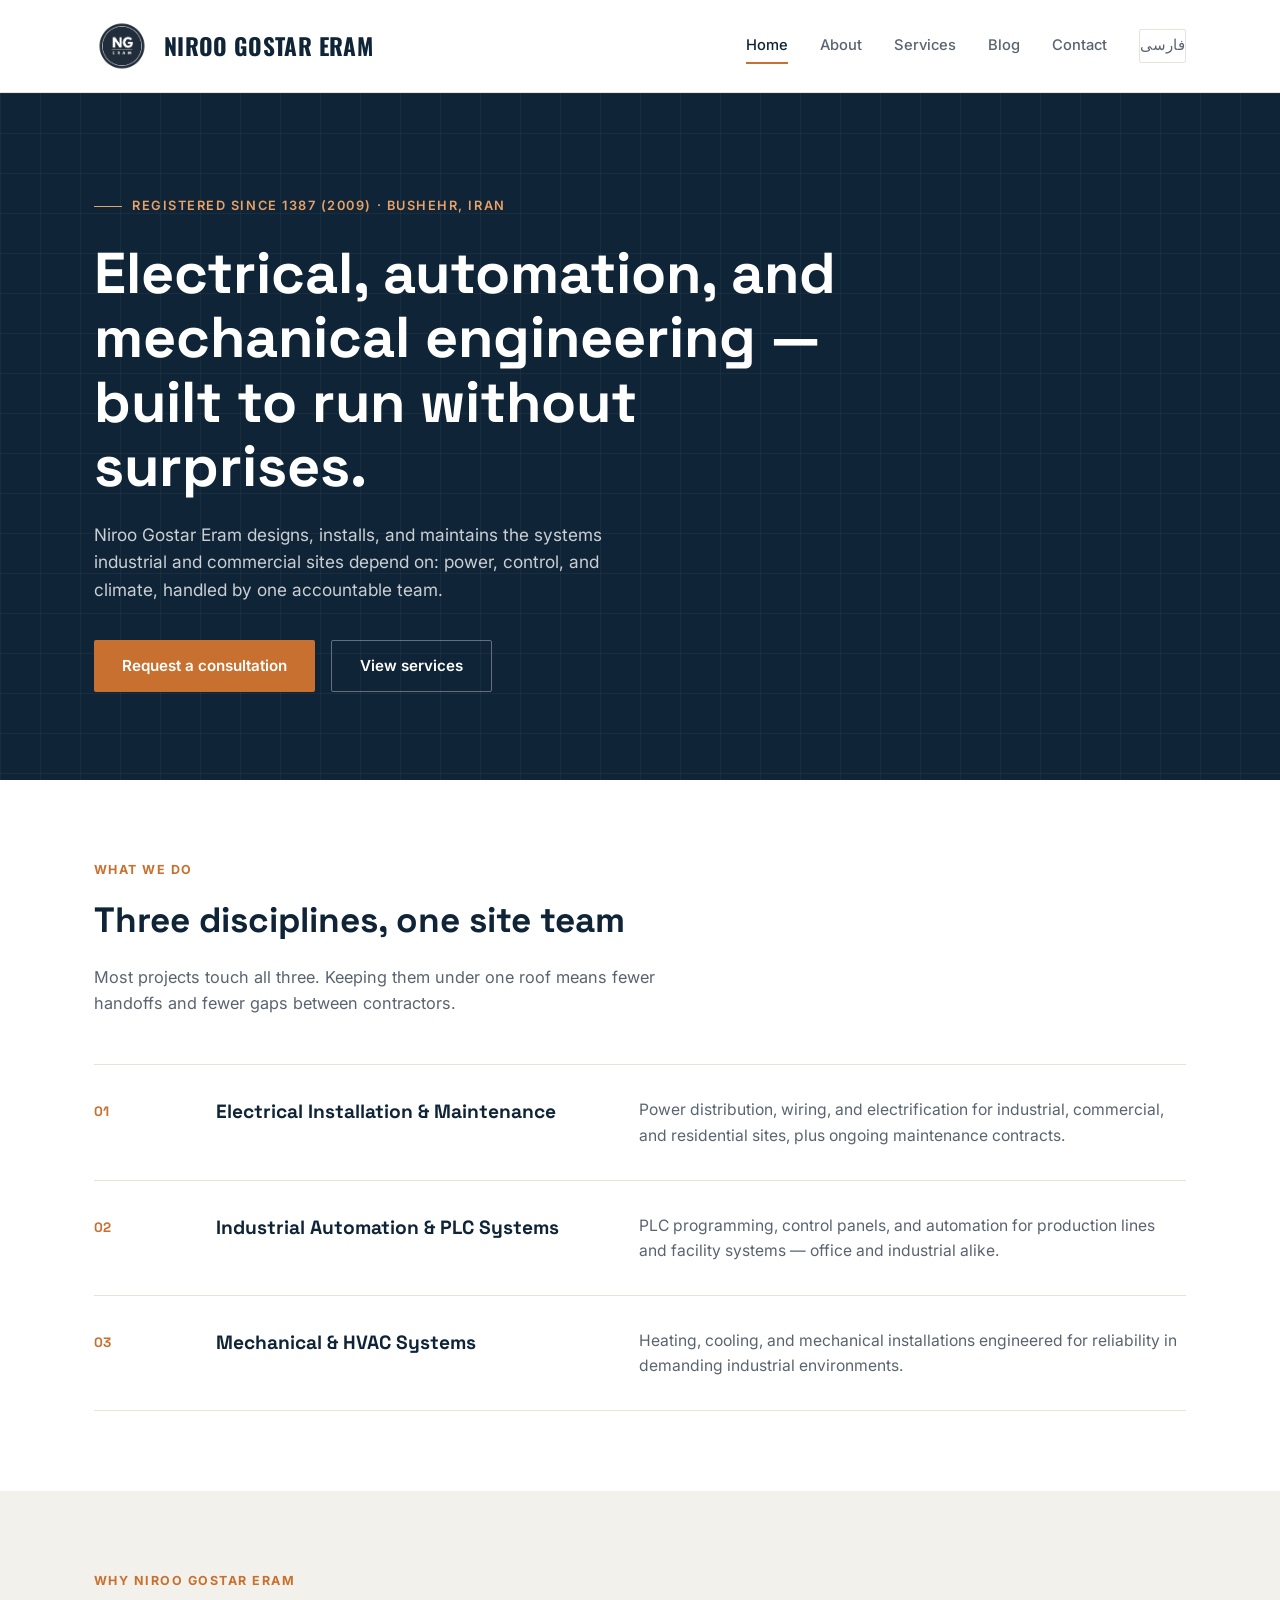
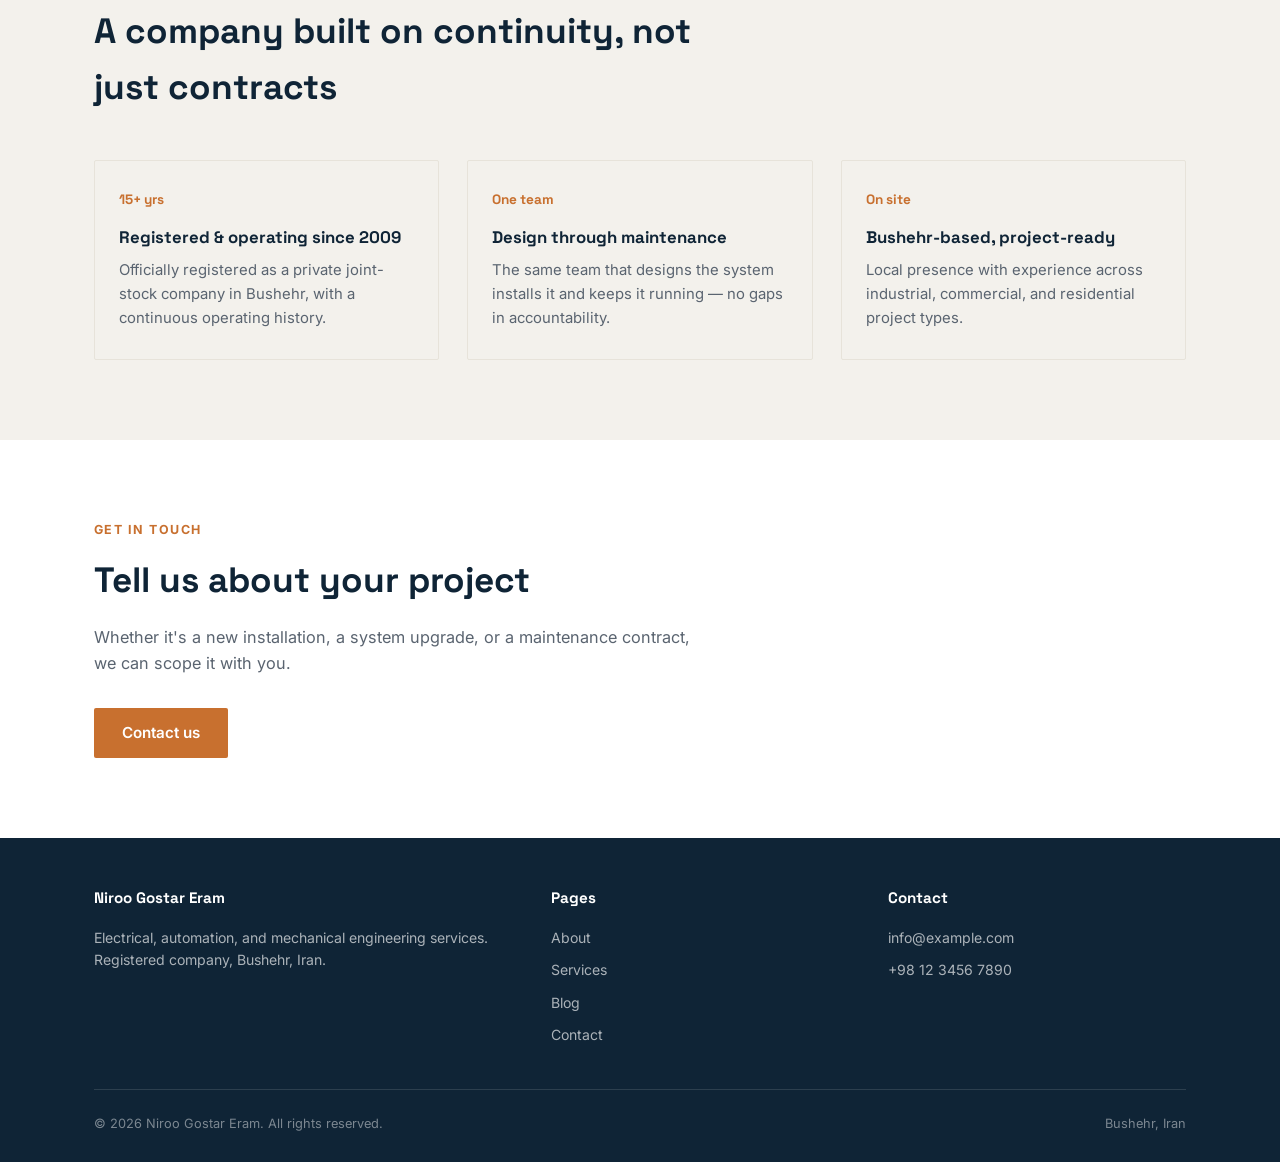
==== en/index.html @ d0b57a56 "first commit" ====
<!DOCTYPE html>
<html lang="en">
<head>
<meta charset="UTF-8">
<meta name="viewport" content="width=device-width, initial-scale=1.0">
<title>Niroo Gostar Eram | Industrial Electrical, Automation &amp; Mechanical Services</title>
<meta name="description" content="Niroo Gostar Eram delivers electrical installation, industrial automation (PLC), and mechanical &amp; HVAC engineering services. Registered company based in Bushehr, Iran, since 2009.">
<link rel="alternate" hreflang="fa" href="/fa/">
<link rel="icon" href="/images/favicon.png">
<link href="https://fonts.googleapis.com/css2?family=Space+Grotesk:wght@500;700&family=Inter:wght@400;500;600&family=Oswald:wght@600;700&display=swap" rel="stylesheet">
<link rel="stylesheet" href="../css/style.css">
</head>
<body>

<header class="site-header">
  <div class="nav-row">
    <a href="index.html" class="logo-mark">
      <img src="../images/logo.png" alt="Niroo Gostar Eram logo">
      Niroo Gostar Eram
    </a>
    <nav class="main-nav">
      <a href="index.html" class="active">Home</a>
      <a href="about.html">About</a>
      <a href="services.html">Services</a>
      <a href="blog.html">Blog</a>
      <a href="contact.html">Contact</a>
      <a href="../fa/index.html" class="lang-toggle">فارسی</a>
    </nav>
    <button class="nav-toggle-btn" aria-label="Toggle menu"><span></span><span></span><span></span></button>
  </div>
</header>

<section class="hero blueprint-bg">
  <div class="container">
    <span class="hero-eyebrow">Registered since 1387 (2009) · Bushehr, Iran</span>
    <h1>Electrical, automation, and mechanical engineering &mdash; built to run without surprises.</h1>
    <p class="lead">Niroo Gostar Eram designs, installs, and maintains the systems industrial and commercial sites depend on: power, control, and climate, handled by one accountable team.</p>
    <div class="btn-row">
      <a href="contact.html" class="btn btn-primary">Request a consultation</a>
      <a href="services.html" class="btn btn-outline">View services</a>
    </div>
  </div>
</section>

<section class="section">
  <div class="container">
    <span class="section-label">What we do</span>
    <h2 class="section-title">Three disciplines, one site team</h2>
    <p class="section-intro">Most projects touch all three. Keeping them under one roof means fewer handoffs and fewer gaps between contractors.</p>

    <div class="spec-list">
      <div class="spec-row">
        <span class="spec-index">01</span>
        <span class="spec-name">Electrical Installation &amp; Maintenance</span>
        <span class="spec-desc">Power distribution, wiring, and electrification for industrial, commercial, and residential sites, plus ongoing maintenance contracts.</span>
      </div>
      <div class="spec-row">
        <span class="spec-index">02</span>
        <span class="spec-name">Industrial Automation &amp; PLC Systems</span>
        <span class="spec-desc">PLC programming, control panels, and automation for production lines and facility systems &mdash; office and industrial alike.</span>
      </div>
      <div class="spec-row">
        <span class="spec-index">03</span>
        <span class="spec-name">Mechanical &amp; HVAC Systems</span>
        <span class="spec-desc">Heating, cooling, and mechanical installations engineered for reliability in demanding industrial environments.</span>
      </div>
    </div>
  </div>
</section>

<section class="section section-alt">
  <div class="container">
    <span class="section-label">Why Niroo Gostar Eram</span>
    <h2 class="section-title">A company built on continuity, not just contracts</h2>
    <div class="grid-3">
      <div class="value-card">
        <div class="num">15+ yrs</div>
        <h3>Registered &amp; operating since 2009</h3>
        <p>Officially registered as a private joint-stock company in Bushehr, with a continuous operating history.</p>
      </div>
      <div class="value-card">
        <div class="num">One team</div>
        <h3>Design through maintenance</h3>
        <p>The same team that designs the system installs it and keeps it running &mdash; no gaps in accountability.</p>
      </div>
      <div class="value-card">
        <div class="num">On site</div>
        <h3>Bushehr-based, project-ready</h3>
        <p>Local presence with experience across industrial, commercial, and residential project types.</p>
      </div>
    </div>
  </div>
</section>

<section class="section">
  <div class="container">
    <span class="section-label">Get in touch</span>
    <h2 class="section-title">Tell us about your project</h2>
    <p class="section-intro" style="margin-bottom: 32px;">Whether it's a new installation, a system upgrade, or a maintenance contract, we can scope it with you.</p>
    <a href="contact.html" class="btn btn-primary">Contact us</a>
  </div>
</section>

<footer class="site-footer">
  <div class="container">
    <div class="footer-grid">
      <div>
        <h4>Niroo Gostar Eram</h4>
        <p>Electrical, automation, and mechanical engineering services. Registered company, Bushehr, Iran.</p>
      </div>
      <div>
        <h4>Pages</h4>
        <a href="about.html">About</a>
        <a href="services.html">Services</a>
        <a href="blog.html">Blog</a>
        <a href="contact.html">Contact</a>
      </div>
      <div>
        <h4>Contact</h4>
        <a href="mailto:info@example.com">info@example.com</a>
        <a href="tel:+981234567890">+98 12 3456 7890</a>
      </div>
    </div>
    <div class="footer-bottom">
      <span>&copy; 2026 Niroo Gostar Eram. All rights reserved.</span>
      <span>Bushehr, Iran</span>
    </div>
  </div>
</footer>

<script src="../js/main.js"></script>
</body>
</html>
---- css/style.css ----
/* ============================================
   Niroo Gostar Eram — Design Tokens
   Palette: steel blue, copper/amber (wiring), concrete gray, off-white
   Typography: Space Grotesk (display) + Inter (body) for EN
               Vazirmatn (display + body) for FA
   Signature: single-line schematic diagram motif (blueprint grid + circuit nodes)
   ============================================ */

:root {
  --steel-900: #0f2436;
  --steel-700: #1d3d57;
  --steel-500: #3a6280;
  --copper: #c8702f;
  --copper-light: #e8a166;
  --concrete-100: #f3f1ec;
  --concrete-200: #e7e3da;
  --ink: #1a1f24;
  --ink-soft: #5a6470;
  --white: #ffffff;

  --font-display: 'Space Grotesk', sans-serif;
  --font-body: 'Inter', sans-serif;
  --font-fa: 'Vazirmatn', sans-serif;
  --font-brand-en: 'Oswald', sans-serif;
  --font-brand-fa: 'Reem Kufi', sans-serif;

  --max-width: 1140px;
  --radius: 2px;
}

* { box-sizing: border-box; margin: 0; padding: 0; }

html { scroll-behavior: smooth; }

body {
  font-family: var(--font-body);
  color: var(--ink);
  background: var(--white);
  line-height: 1.6;
  -webkit-font-smoothing: antialiased;
}

html[lang="fa"] body,
html[lang="fa"] * {
  font-family: var(--font-fa);
}

img { max-width: 100%; display: block; }
a { color: inherit; text-decoration: none; }

.container {
  max-width: var(--max-width);
  margin: 0 auto;
  padding: 0 24px;
}

/* ---------- Blueprint grid background (signature motif) ---------- */
.blueprint-bg {
  background-color: var(--steel-900);
  background-image:
    linear-gradient(rgba(255,255,255,0.045) 1px, transparent 1px),
    linear-gradient(90deg, rgba(255,255,255,0.045) 1px, transparent 1px);
  background-size: 40px 40px;
  position: relative;
}

/* ---------- Header / Nav ---------- */
header.site-header {
  position: sticky;
  top: 0;
  z-index: 100;
  background: var(--white);
  border-bottom: 1px solid var(--concrete-200);
}

.nav-row {
  display: flex;
  align-items: center;
  justify-content: space-between;
  padding: 18px 24px;
  max-width: var(--max-width);
  margin: 0 auto;
}

.logo-mark {
  display: flex;
  align-items: center;
  gap: 14px;
  font-family: var(--font-brand-en);
  font-weight: 700;
  font-size: 1.45rem;
  letter-spacing: 0.015em;
  text-transform: uppercase;
  color: var(--steel-900);
}
html[lang="fa"] .logo-mark {
  font-family: var(--font-brand-fa);
  font-size: 1.4rem;
  font-weight: 600;
  text-transform: none;
  letter-spacing: 0;
}

.logo-mark img { height: 56px; width: auto; }
@media (max-width: 480px) {
  .logo-mark img { height: 44px; }
  .logo-mark { font-size: 1.15rem; }
  html[lang="fa"] .logo-mark { font-size: 1.1rem; }
}

nav.main-nav { display: flex; align-items: center; gap: 32px; }

nav.main-nav a {
  font-size: 0.92rem;
  font-weight: 500;
  color: var(--ink-soft);
  position: relative;
  padding: 4px 0;
  transition: color 0.2s ease;
}
nav.main-nav a:hover, nav.main-nav a.active { color: var(--steel-900); }
nav.main-nav a.active::after {
  content: '';
  position: absolute;
  bottom: -2px; left: 0; right: 0;
  height: 2px;
  background: var(--copper);
}

.lang-toggle {
  display: inline-flex;
  align-items: center;
  gap: 6px;
  font-size: 0.85rem;
  font-weight: 600;
  border: 1px solid var(--concrete-200);
  padding: 6px 14px;
  border-radius: var(--radius);
  color: var(--steel-700);
  transition: border-color 0.2s ease, color 0.2s ease;
}
.lang-toggle:hover { border-color: var(--copper); color: var(--copper); }

.nav-toggle-btn {
  display: none;
  flex-direction: column;
  gap: 5px;
  background: none;
  border: none;
  cursor: pointer;
  padding: 6px;
}
.nav-toggle-btn span { width: 22px; height: 2px; background: var(--steel-900); }

/* ---------- Hero ---------- */
.hero {
  color: var(--white);
  padding: 96px 0 88px;
  overflow: hidden;
}

.hero-eyebrow {
  display: inline-flex;
  align-items: center;
  gap: 10px;
  font-size: 0.8rem;
  letter-spacing: 0.12em;
  text-transform: uppercase;
  color: var(--copper-light);
  font-weight: 600;
  margin-bottom: 24px;
}
.hero-eyebrow::before {
  content: '';
  width: 28px; height: 1px;
  background: var(--copper-light);
}

.hero h1 {
  font-family: var(--font-display);
  font-size: clamp(2.1rem, 4.5vw, 3.6rem);
  font-weight: 700;
  line-height: 1.12;
  max-width: 760px;
  margin-bottom: 22px;
}
html[lang="fa"] .hero h1 { font-family: var(--font-fa); line-height: 1.5; }

.hero p.lead {
  font-size: 1.08rem;
  color: rgba(255,255,255,0.78);
  max-width: 560px;
  margin-bottom: 36px;
}

.btn {
  display: inline-flex;
  align-items: center;
  gap: 10px;
  font-weight: 600;
  font-size: 0.95rem;
  padding: 13px 28px;
  border-radius: var(--radius);
  transition: transform 0.15s ease, background 0.2s ease;
}
.btn-primary {
  background: var(--copper);
  color: var(--white);
}
.btn-primary:hover { background: var(--copper-light); transform: translateY(-1px); }
.btn-outline {
  border: 1px solid rgba(255,255,255,0.35);
  color: var(--white);
}
.btn-outline:hover { border-color: var(--copper-light); color: var(--copper-light); }
.btn-row { display: flex; gap: 16px; flex-wrap: wrap; }

/* ---------- Schematic line decoration ---------- */
.schematic-line {
  position: absolute;
  inset: 0;
  pointer-events: none;
  opacity: 0.9;
}

/* ---------- Section headings ---------- */
.section { padding: 80px 0; }
.section-tight { padding: 56px 0; }
.section-alt { background: var(--concrete-100); }

.section-label {
  font-size: 0.78rem;
  letter-spacing: 0.12em;
  text-transform: uppercase;
  color: var(--copper);
  font-weight: 700;
  margin-bottom: 12px;
  display: block;
}

.section-title {
  font-family: var(--font-display);
  font-size: clamp(1.6rem, 3vw, 2.2rem);
  font-weight: 700;
  color: var(--steel-900);
  margin-bottom: 16px;
  max-width: 640px;
}
html[lang="fa"] .section-title { font-family: var(--font-fa); }

.section-intro {
  color: var(--ink-soft);
  max-width: 600px;
  font-size: 1.02rem;
}

/* ---------- Service spec rows (signature device: technical spec-sheet style) ---------- */
.spec-list { margin-top: 48px; border-top: 1px solid var(--concrete-200); }

.spec-row {
  display: grid;
  grid-template-columns: 90px 1fr 1.4fr;
  gap: 32px;
  padding: 32px 0;
  border-bottom: 1px solid var(--concrete-200);
  align-items: start;
}

.spec-index {
  font-family: var(--font-display);
  font-size: 0.85rem;
  color: var(--copper);
  font-weight: 700;
  padding-top: 4px;
}

.spec-name {
  font-family: var(--font-display);
  font-size: 1.2rem;
  font-weight: 700;
  color: var(--steel-900);
}
html[lang="fa"] .spec-name { font-family: var(--font-fa); }

.spec-desc { color: var(--ink-soft); font-size: 0.98rem; }
.spec-desc ul { margin-top: 10px; padding-inline-start: 18px; }
.spec-desc li { margin-bottom: 4px; }

/* ---------- Cards ---------- */
.grid-3 {
  display: grid;
  grid-template-columns: repeat(3, 1fr);
  gap: 28px;
  margin-top: 44px;
}

.value-card {
  border: 1px solid var(--concrete-200);
  padding: 28px 24px;
  border-radius: var(--radius);
}
.value-card .num {
  font-family: var(--font-display);
  color: var(--copper);
  font-weight: 700;
  font-size: 0.85rem;
  margin-bottom: 14px;
}
.value-card h3 {
  font-family: var(--font-display);
  font-size: 1.05rem;
  color: var(--steel-900);
  margin-bottom: 8px;
}
html[lang="fa"] .value-card h3 { font-family: var(--font-fa); }
.value-card p { color: var(--ink-soft); font-size: 0.93rem; }

/* ---------- About / timeline ---------- */
.about-grid {
  display: grid;
  grid-template-columns: 1fr 1fr;
  gap: 56px;
  align-items: start;
}

.fact-strip {
  display: flex;
  flex-wrap: wrap;
  gap: 32px;
  margin-top: 36px;
  padding-top: 28px;
  border-top: 1px solid var(--concrete-200);
}
.fact-strip div { min-width: 140px; }
.fact-num {
  font-family: var(--font-display);
  font-size: 1.7rem;
  font-weight: 700;
  color: var(--steel-900);
  display: block;
}
.fact-label { font-size: 0.85rem; color: var(--ink-soft); }

/* ---------- Contact ---------- */
.contact-grid {
  display: grid;
  grid-template-columns: 1fr 1.2fr;
  gap: 56px;
}

.contact-info-item {
  display: flex;
  gap: 16px;
  margin-bottom: 28px;
  align-items: flex-start;
}
.contact-info-item .ico {
  width: 38px; height: 38px;
  flex-shrink: 0;
  border-radius: 50%;
  background: var(--steel-900);
  color: var(--copper-light);
  display: flex; align-items: center; justify-content: center;
  font-size: 1rem;
}
.contact-info-item h4 {
  font-family: var(--font-display);
  font-size: 0.95rem;
  color: var(--steel-900);
  margin-bottom: 4px;
}
html[lang="fa"] .contact-info-item h4 { font-family: var(--font-fa); }
.contact-info-item p, .contact-info-item a { color: var(--ink-soft); font-size: 0.93rem; }

form.contact-form { display: flex; flex-direction: column; gap: 18px; }
.form-row { display: grid; grid-template-columns: 1fr 1fr; gap: 18px; }
label {
  font-size: 0.82rem;
  font-weight: 600;
  color: var(--steel-700);
  margin-bottom: 6px;
  display: block;
}
input, textarea, select {
  width: 100%;
  border: 1px solid var(--concrete-200);
  padding: 12px 14px;
  font-family: inherit;
  font-size: 0.95rem;
  border-radius: var(--radius);
  background: var(--concrete-100);
  color: var(--ink);
}
html[lang="fa"] input, html[lang="fa"] textarea, html[lang="fa"] select { font-family: var(--font-fa); }
input:focus, textarea:focus, select:focus {
  outline: 2px solid var(--copper);
  outline-offset: 1px;
  background: var(--white);
}
textarea { resize: vertical; min-height: 130px; }

/* ---------- Footer ---------- */
footer.site-footer {
  background: var(--steel-900);
  color: rgba(255,255,255,0.7);
  padding: 48px 0 28px;
}
.footer-grid {
  display: grid;
  grid-template-columns: 1.4fr 1fr 1fr;
  gap: 40px;
  padding-bottom: 32px;
  border-bottom: 1px solid rgba(255,255,255,0.12);
}
.footer-grid h4 {
  font-family: var(--font-display);
  color: var(--white);
  font-size: 0.95rem;
  margin-bottom: 16px;
}
html[lang="fa"] .footer-grid h4 { font-family: var(--font-fa); }
.footer-grid a, .footer-grid p { font-size: 0.88rem; display: block; margin-bottom: 10px; color: rgba(255,255,255,0.65); }
.footer-grid a:hover { color: var(--copper-light); }
.footer-bottom {
  display: flex;
  justify-content: space-between;
  flex-wrap: wrap;
  gap: 12px;
  padding-top: 24px;
  font-size: 0.8rem;
  color: rgba(255,255,255,0.45);
}

/* ---------- Blog ---------- */
.post-card {
  display: block;
  border: 1px solid var(--concrete-200);
  padding: 24px;
  border-radius: var(--radius);
  margin-bottom: 20px;
  transition: border-color 0.2s ease;
}
.post-card:hover { border-color: var(--copper); }
.post-date { font-size: 0.78rem; color: var(--copper); font-weight: 700; letter-spacing: 0.05em; text-transform: uppercase; }
.post-card h3 { font-family: var(--font-display); font-size: 1.2rem; color: var(--steel-900); margin: 10px 0 8px; }
html[lang="fa"] .post-card h3 { font-family: var(--font-fa); }
.post-card p { color: var(--ink-soft); font-size: 0.95rem; }

.post-body { max-width: 720px; }
.post-body h1 { font-family: var(--font-display); font-size: 2rem; color: var(--steel-900); margin-bottom: 12px; }
html[lang="fa"] .post-body h1 { font-family: var(--font-fa); }
.post-body p { margin-bottom: 18px; color: var(--ink); }

/* ---------- RTL adjustments ---------- */
html[lang="fa"] { direction: rtl; }
html[lang="fa"] .hero-eyebrow::before { order: 2; }
html[lang="fa"] .spec-row { grid-template-columns: 1.4fr 1fr 90px; }
html[lang="fa"] .spec-row > .spec-index { order: 3; text-align: left; }
html[lang="fa"] .spec-row > .spec-name { order: 2; }
html[lang="fa"] .spec-row > .spec-desc { order: 1; }
html[lang="fa"] nav.main-nav a.active::after { left: auto; right: 0; }

/* ---------- Responsive ---------- */
@media (max-width: 860px) {
  .about-grid, .contact-grid, .footer-grid { grid-template-columns: 1fr; }
  .grid-3 { grid-template-columns: 1fr; }
  .form-row { grid-template-columns: 1fr; }
  .spec-row, html[lang="fa"] .spec-row { grid-template-columns: 1fr; gap: 8px; }
  nav.main-nav { display: none; }
  nav.main-nav.open {
    display: flex;
    flex-direction: column;
    position: absolute;
    top: 100%; left: 0; right: 0;
    background: var(--white);
    padding: 20px 24px;
    border-bottom: 1px solid var(--concrete-200);
    gap: 18px;
  }
  .nav-toggle-btn { display: flex; }
}

@media (prefers-reduced-motion: reduce) {
  * { transition: none !important; scroll-behavior: auto !important; }
}
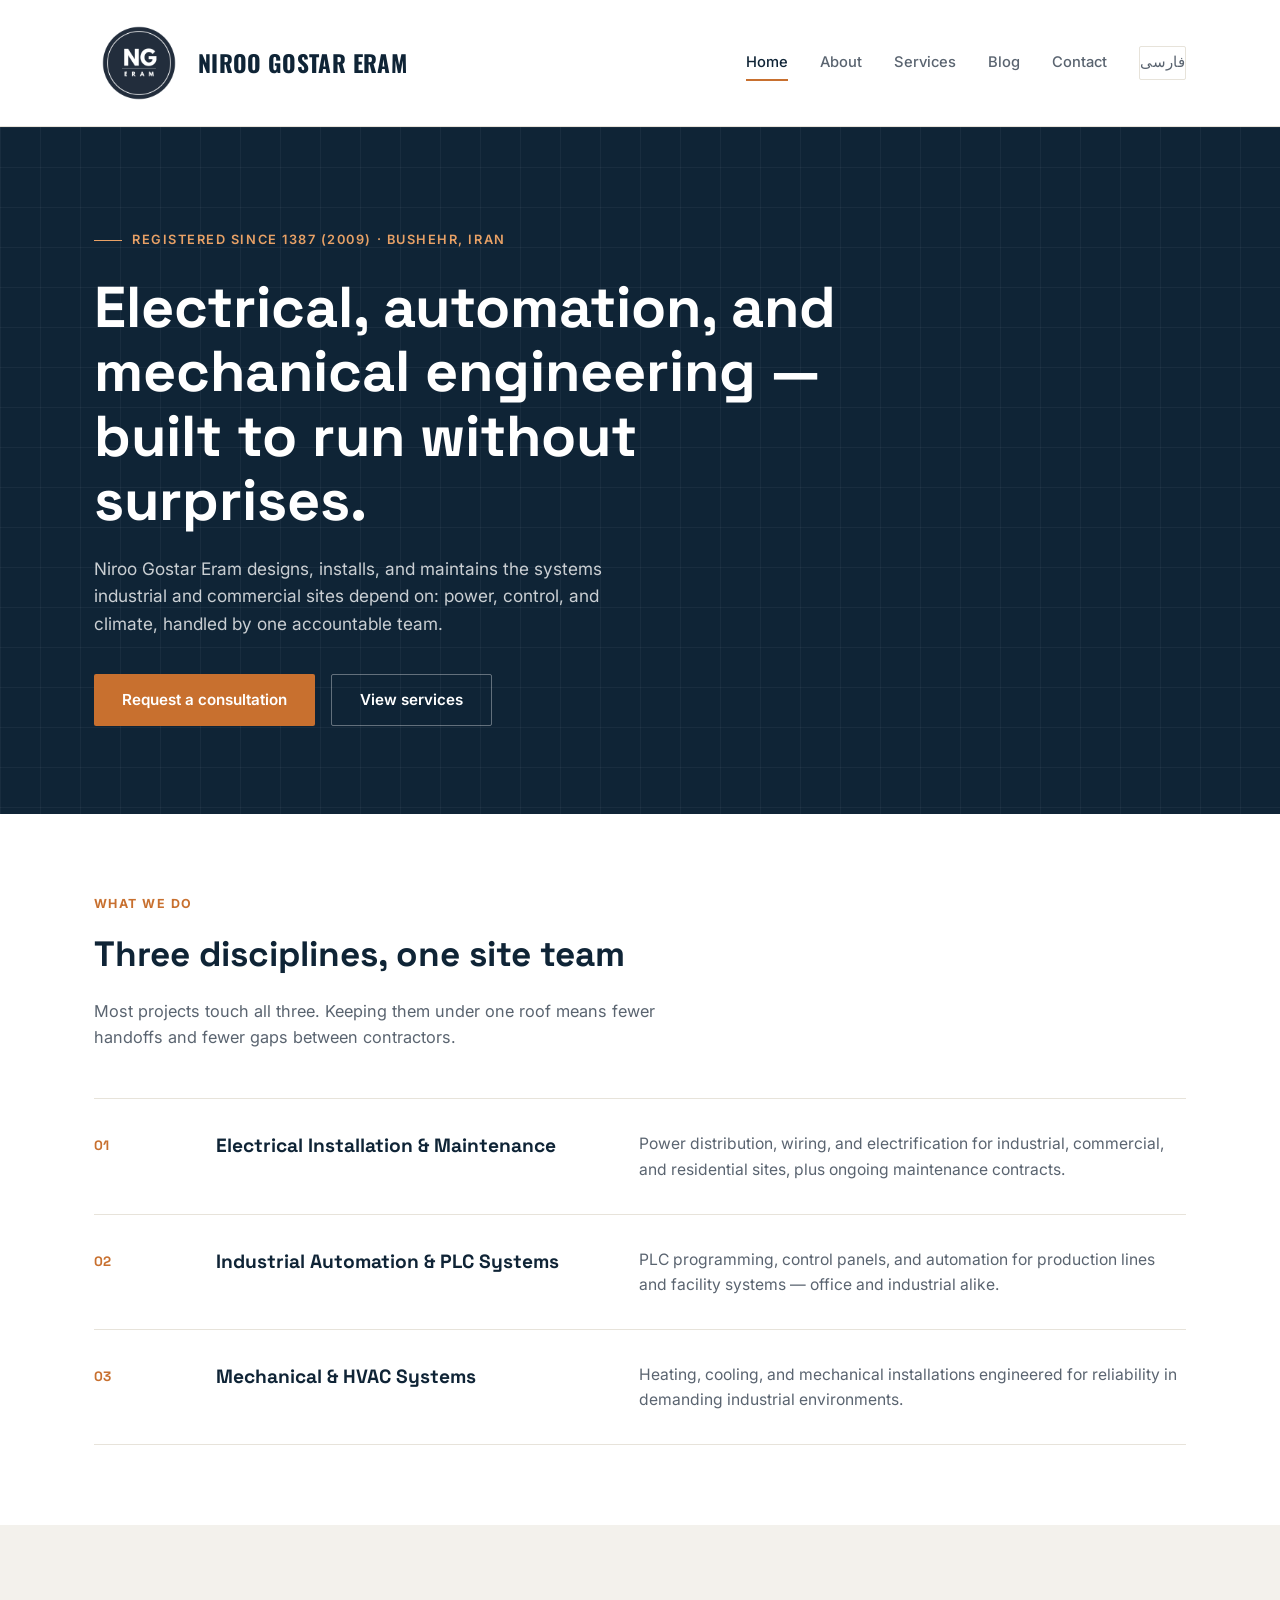
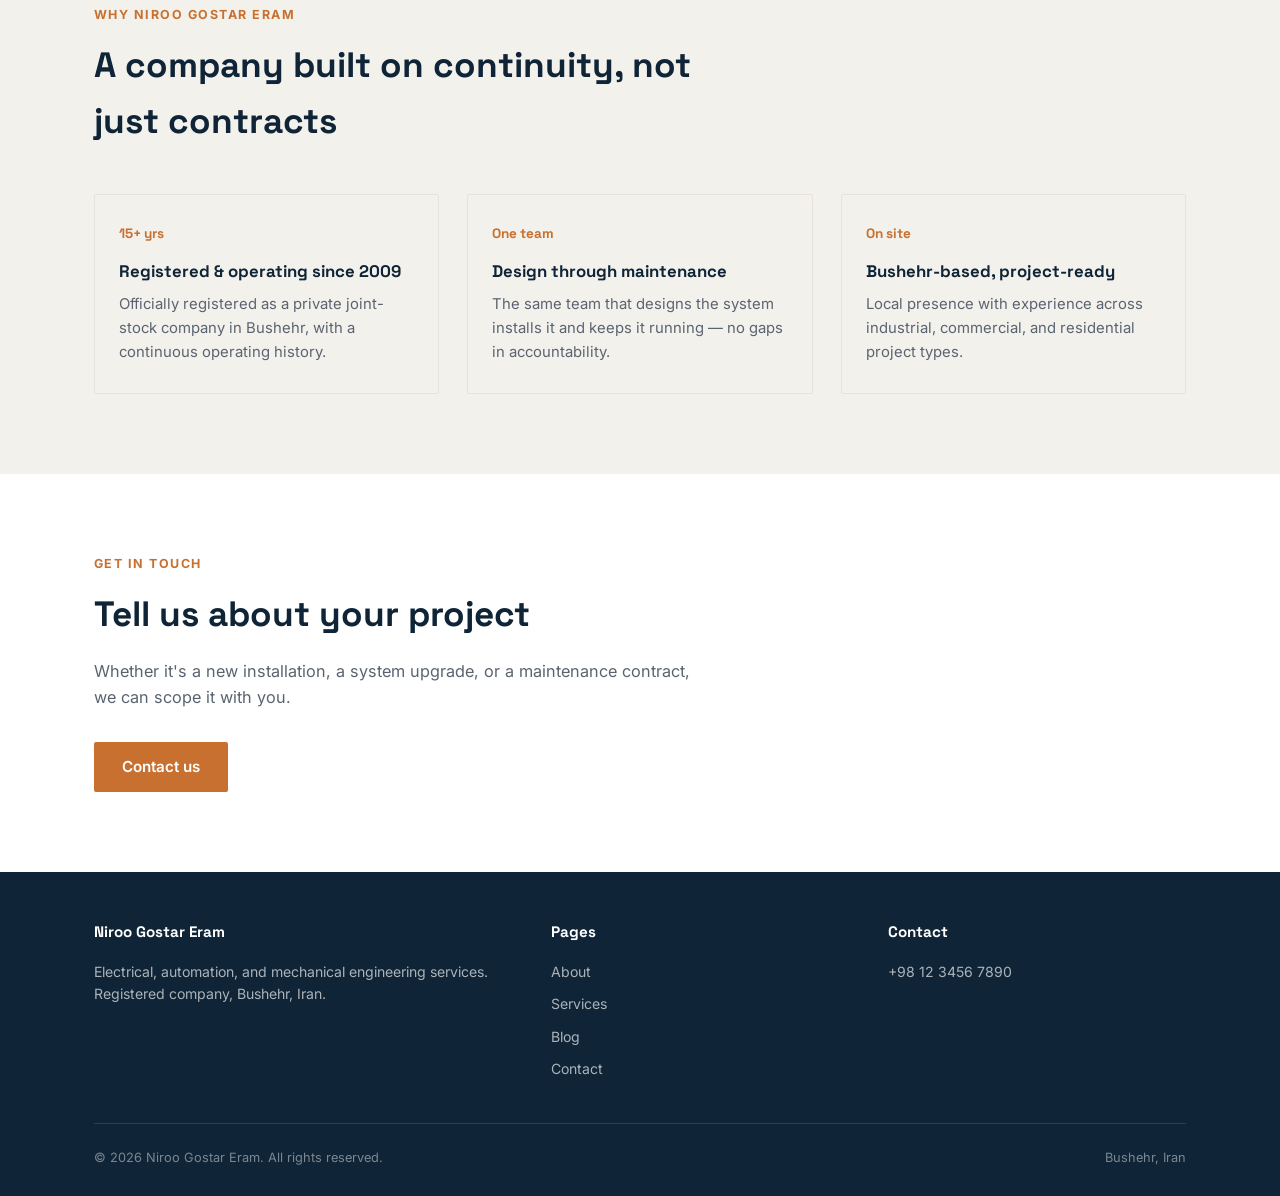
==== commit c21e7185: "second commit" ====
--- a/en/index.html
+++ b/en/index.html
@@ -117,7 +117,7 @@
       </div>
       <div>
         <h4>Contact</h4>
-        <a href="mailto:info@example.com">info@example.com</a>
+        <!-- <a href="mailto:info@example.com">info@example.com</a> -->
         <a href="tel:+981234567890">+98 12 3456 7890</a>
       </div>
     </div>
--- a/css/style.css
+++ b/css/style.css
@@ -101,7 +101,7 @@
   letter-spacing: 0;
 }
 
-.logo-mark img { height: 56px; width: auto; }
+.logo-mark img { height: 90px; width: auto; }
 @media (max-width: 480px) {
   .logo-mark img { height: 44px; }
   .logo-mark { font-size: 1.15rem; }
